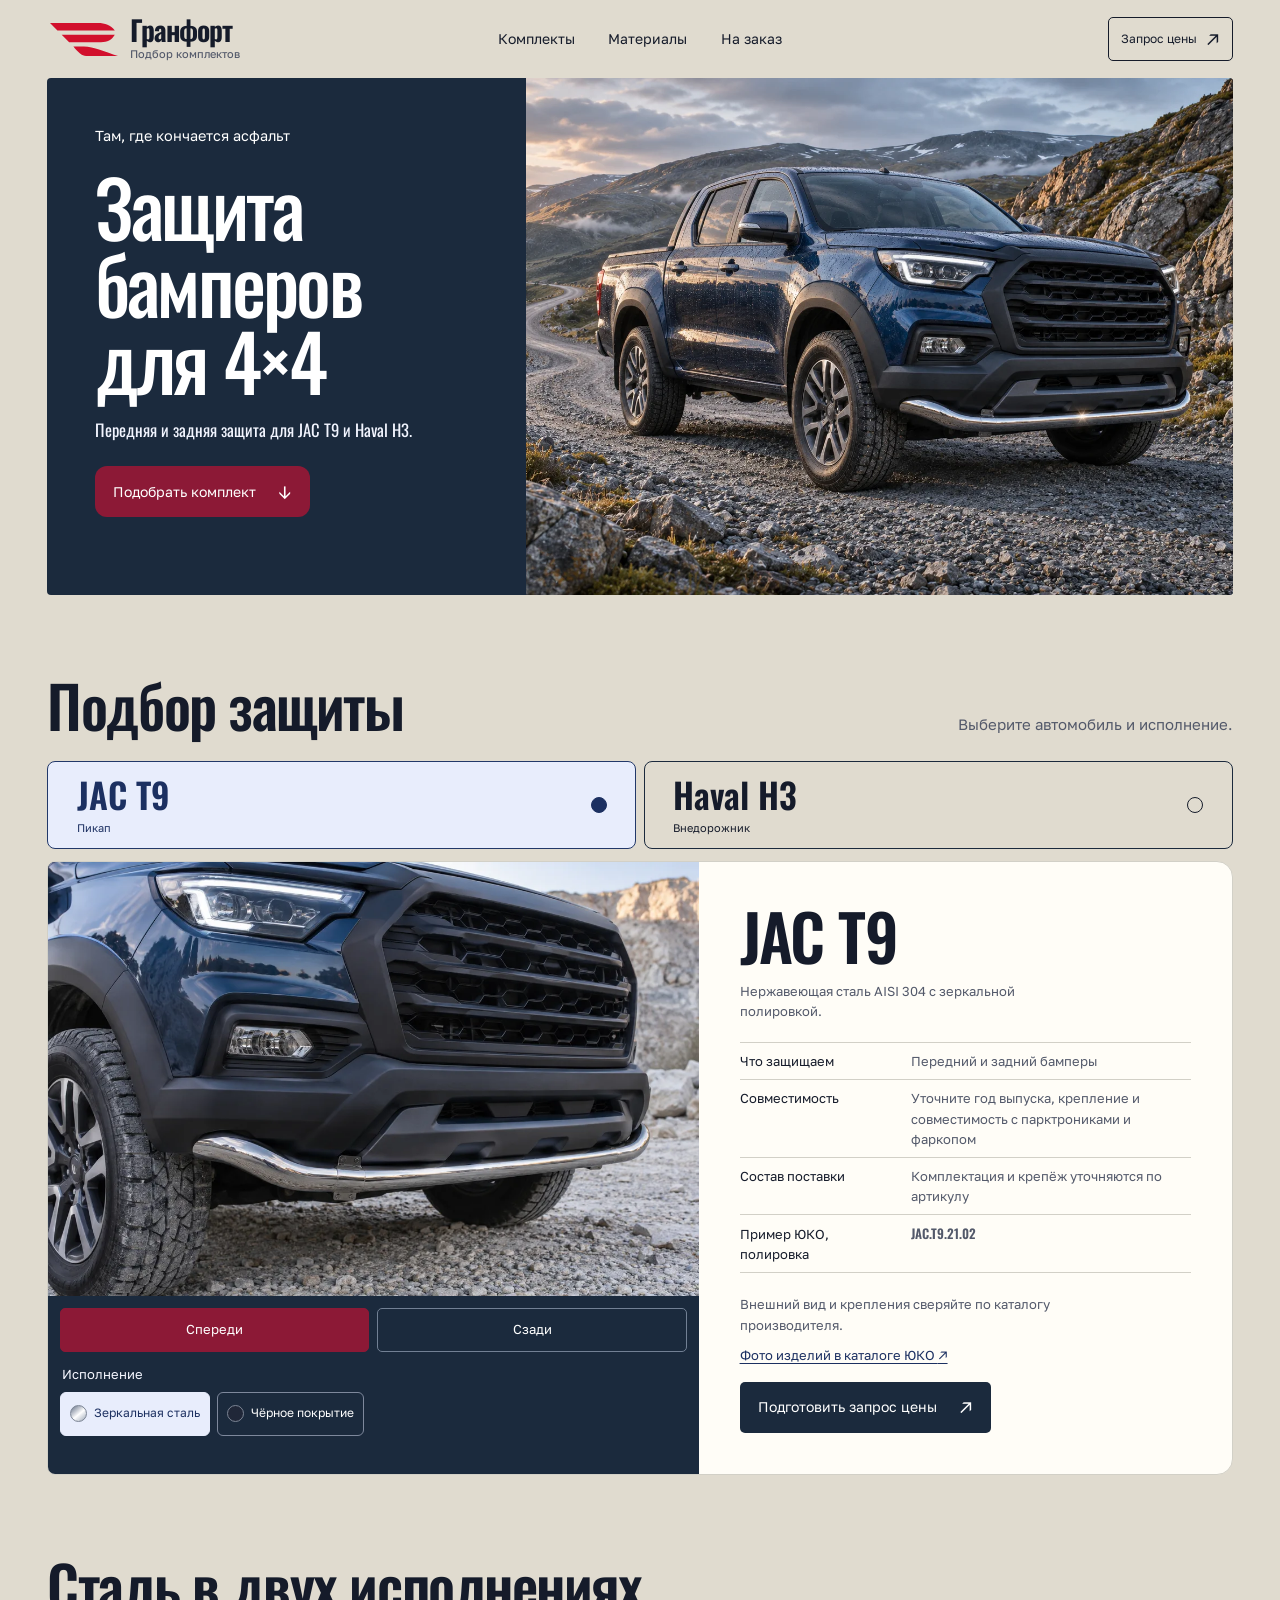
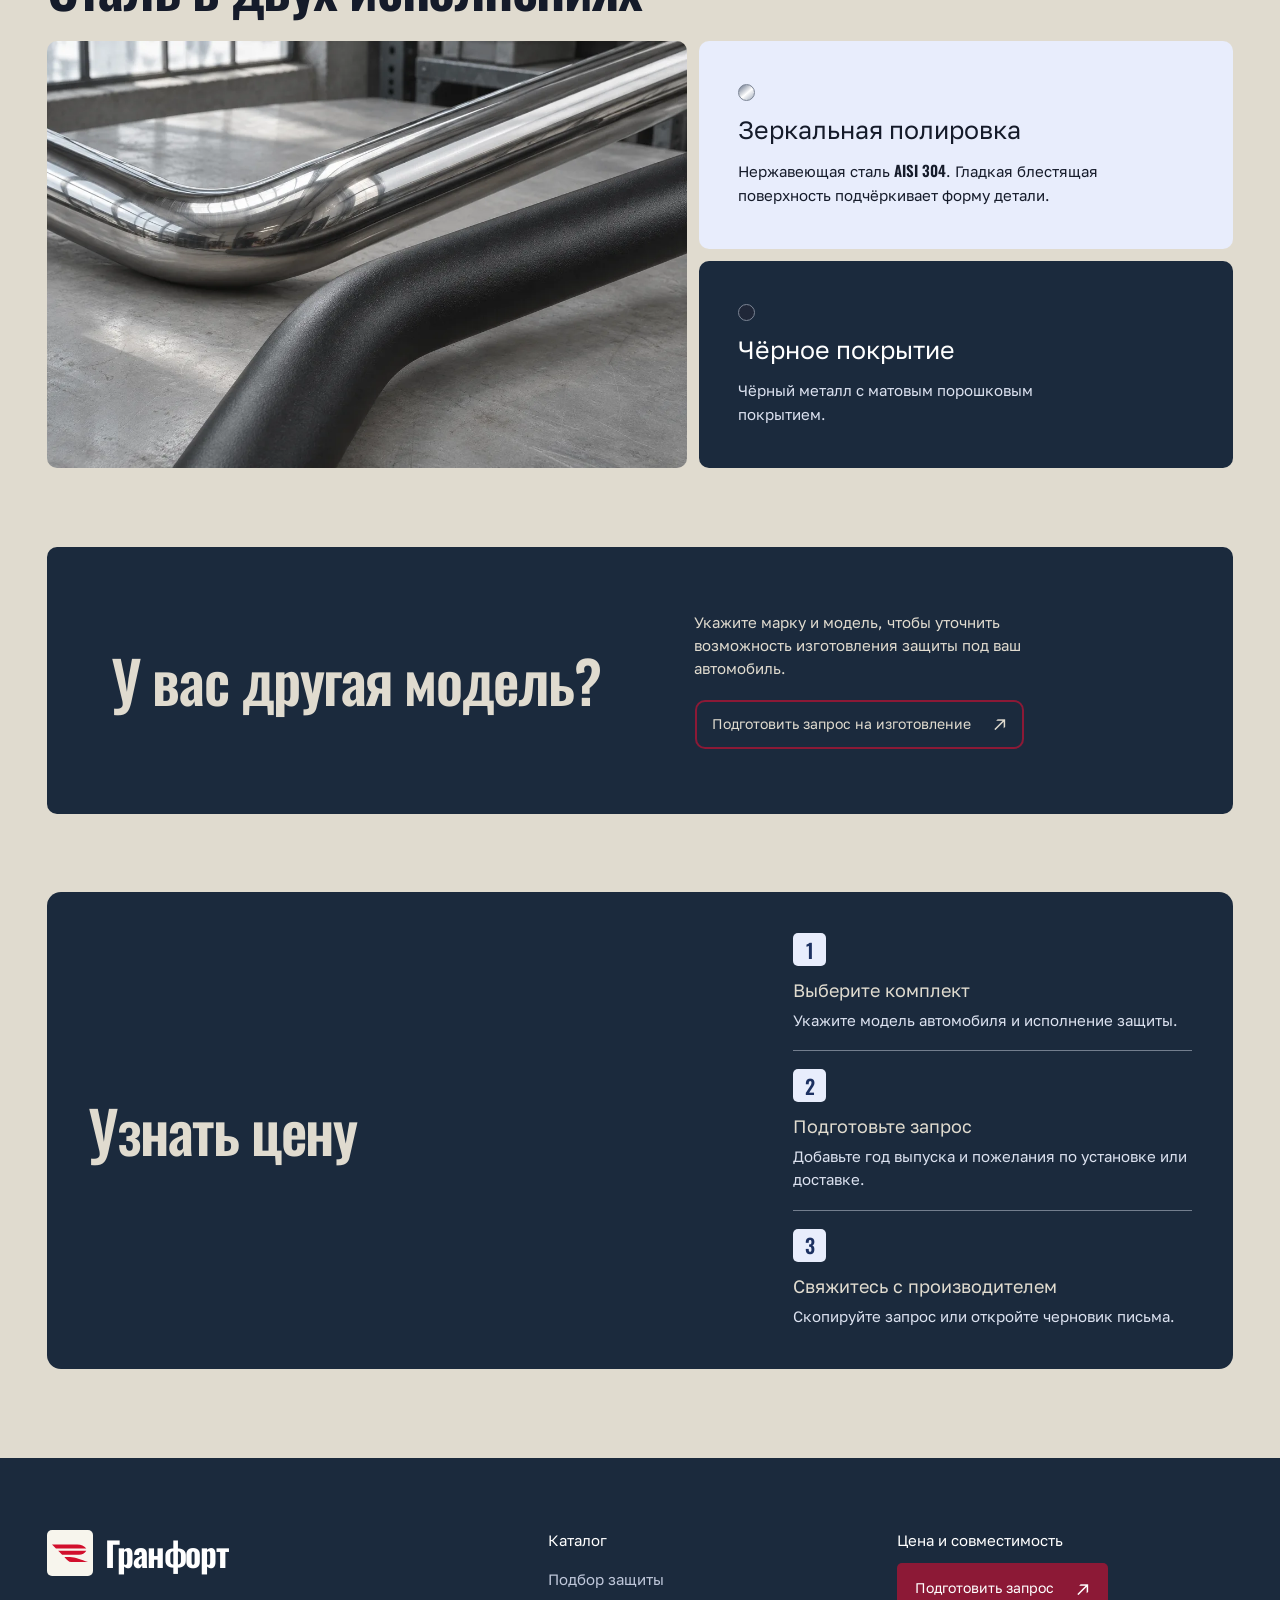
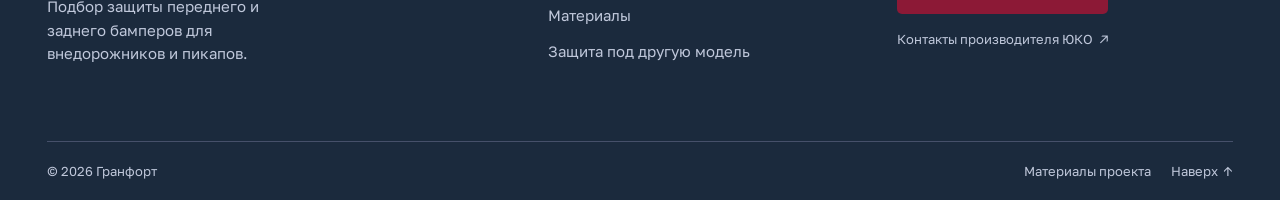
==== index.html @ fc9995a1 "Publish Granfort website demo" ====
<!doctype html>
<html lang="ru">
<head>
  <meta charset="utf-8">
  <meta name="viewport" content="width=device-width, initial-scale=1">
  <meta name="description" content="Защита переднего и заднего бамперов для JAC T9 и Haval H3. Зеркальная нержавеющая сталь и чёрное порошковое покрытие.">
  <title>Гранфорт — защита бамперов для JAC T9 и Haval H3</title>
  <link rel="icon" type="image/svg+xml" href="assets/granfort-mark.svg">
  <link rel="stylesheet" href="style.css?v=9">
  <script defer src="app.js?v=pages1"></script>
</head>
<body id="top">
  <header class="site-header shell">
    <a class="brand" href="#top">
      <img class="brand-mark" src="assets/granfort-mark.svg" width="68" height="42" alt="">
      <span><span class="brand-name">Гранфорт</span><small>Подбор комплектов</small></span>
    </a>
    <nav class="site-nav" aria-label="Разделы сайта">
      <a href="#models">Комплекты</a>
      <a href="#materials">Материалы</a>
      <a href="#custom">На заказ</a>
    </nav>
    <button class="button button-small button-outline" type="button" data-open-request aria-haspopup="dialog" aria-controls="contact">Запрос цены <span aria-hidden="true">↗</span></button>
  </header>

  <main class="shell">
    <section class="hero" aria-labelledby="page-title">
      <div class="hero-copy">
        <p class="hero-kicker">Там, где кончается асфальт</p>
        <h1 id="page-title">Защита бамперов для&nbsp;4×4</h1>
        <p>Передняя и задняя защита для <strong>JAC T9</strong> и <strong>Haval H3</strong>.</p>
        <a class="button button-accent" href="#models">Подобрать комплект <span aria-hidden="true">↓</span></a>
      </div>
      <figure class="hero-photo">
        <picture>
          <source media="(max-width: 600px)" srcset="assets/hero-road-mobile.webp">
          <img src="assets/hero-road.webp" width="1440" height="960" fetchpriority="high" alt="Синий пикап с полированной защитой бампера на горной гравийной дороге">
        </picture>
      </figure>
    </section>

    <section id="models" class="section">
      <div class="section-heading">
        <h2>Подбор защиты</h2>
        <p>Выберите автомобиль и исполнение.</p>
      </div>
      <div class="model-tabs" role="tablist" aria-label="Модель автомобиля">
        <button type="button" id="tab-jac" role="tab" aria-selected="true" aria-controls="product" data-model="jac" data-label="JAC T9">
          <span><strong>JAC T9</strong><small>Пикап</small></span>
          <span class="tab-indicator" aria-hidden="true"></span>
        </button>
        <button type="button" id="tab-haval" role="tab" aria-selected="false" aria-controls="product" tabindex="-1" data-model="haval" data-label="Haval H3">
          <span><strong>Haval H3</strong><small>Внедорожник</small></span>
          <span class="tab-indicator" aria-hidden="true"></span>
        </button>
      </div>
      <div id="product" class="product" role="tabpanel" aria-labelledby="tab-jac">
        <div class="product-media">
          <figure class="product-photo">
            <img id="model-photo" src="assets/catalog-jac-steel-front.webp" width="1536" height="1024" loading="lazy" decoding="async" alt="Передняя защита JAC T9 в зеркальной стали">
            <p id="gallery-status" class="gallery-status" role="status" hidden></p>
          </figure>
          <div class="gallery-views" role="group" aria-label="Ракурс защиты">
            <button type="button" aria-pressed="true" aria-controls="model-photo" data-view="front">Спереди</button>
            <button type="button" aria-pressed="false" aria-controls="model-photo" data-view="rear">Сзади</button>
          </div>
          <fieldset class="finishes">
            <legend>Исполнение</legend>
            <button type="button" aria-pressed="true" data-finish="steel" data-label="Зеркальная сталь" data-detail="Нержавеющая сталь AISI 304 с зеркальной полировкой.">
              <span class="finish-swatch chrome" aria-hidden="true"></span> Зеркальная сталь
            </button>
            <button type="button" aria-pressed="false" data-finish="black" data-label="Чёрное покрытие" data-detail="Чёрный металл с порошковым покрытием. Доступность для выбранной модели уточняется.">
              <span class="finish-swatch powder" aria-hidden="true"></span> Чёрное покрытие
            </button>
          </fieldset>
        </div>
        <div class="product-copy">
          <h3 id="model-name">JAC T9</h3>
          <p class="finish-info" id="finish-info" aria-live="polite">Нержавеющая сталь AISI 304 с зеркальной полировкой.</p>
          <dl class="kit-details">
            <div><dt>Что защищаем</dt><dd>Передний и задний бамперы</dd></div>
            <div><dt>Совместимость</dt><dd>Уточните год выпуска, крепление и совместимость с парктрониками и фаркопом</dd></div>
            <div><dt>Состав поставки</dt><dd>Комплектация и крепёж уточняются по артикулу</dd></div>
            <div><dt>Пример ЮКО, полировка</dt><dd id="manufacturer-article">JAC.T9.21.02</dd></div>
          </dl>
          <p class="catalog-note">Внешний вид и крепления сверяйте по каталогу производителя.</p>
          <p><a class="manufacturer-link" id="manufacturer-model" href="https://www.ukk-tuning.ru/brands/jact6/t9-2021" target="_blank" rel="noopener">Фото изделий в каталоге ЮКО <span aria-hidden="true">↗</span></a></p>
          <button id="pick" class="button button-navy" type="button" aria-haspopup="dialog" aria-controls="contact">Подготовить запрос цены <span aria-hidden="true">↗</span></button>
        </div>
      </div>
    </section>

    <section id="materials" class="section materials">
      <div class="section-heading">
        <h2>Сталь в двух исполнениях</h2>
      </div>
      <div class="material-layout">
        <figure class="material-photo">
          <img src="assets/material.webp" width="1536" height="1024" loading="lazy" decoding="async" alt="Зеркальная и чёрная трубы на рабочей поверхности">
        </figure>
        <div class="material-options">
          <article class="material-card steel">
            <span class="finish-swatch chrome" aria-hidden="true"></span>
            <h3>Зеркальная полировка</h3>
            <p>Нержавеющая сталь <strong>AISI 304</strong>. Гладкая блестящая поверхность подчёркивает форму детали.</p>
          </article>
          <article class="material-card black">
            <span class="finish-swatch powder" aria-hidden="true"></span>
            <h3>Чёрное покрытие</h3>
            <p>Чёрный металл с матовым порошковым покрытием.</p>
          </article>
        </div>
      </div>
    </section>

    <section id="custom" class="section custom">
      <h2>У вас другая модель?</h2>
      <div>
        <p>Укажите марку и модель, чтобы уточнить возможность изготовления защиты под ваш автомобиль.</p>
        <button id="custom-pick" class="button button-outline" type="button" aria-haspopup="dialog" aria-controls="contact">Подготовить запрос на изготовление <span aria-hidden="true">↗</span></button>
      </div>
    </section>

    <section class="section steps">
      <h2>Узнать цену</h2>
      <ol>
        <li><h3>Выберите комплект</h3><p>Укажите модель автомобиля и исполнение защиты.</p></li>
        <li><h3>Подготовьте запрос</h3><p>Добавьте год выпуска и пожелания по установке или доставке.</p></li>
        <li><h3>Свяжитесь с производителем</h3><p>Скопируйте запрос или откройте черновик письма.</p></li>
      </ol>
    </section>

  </main>

  <dialog id="contact" class="contact" aria-labelledby="request-title">
    <div class="contact-header">
      <h2 id="request-title">Запрос цены</h2>
      <button id="close-request" class="contact-close" type="button" aria-label="Закрыть запрос цены" autofocus>×</button>
    </div>
    <div class="contact-content">
      <p>Выберите автомобиль и исполнение, чтобы подготовить запрос производителю.</p>
      <form id="request">
        <div class="form-grid">
          <label for="car">Автомобиль
            <select id="car">
              <option value="jac">JAC T9</option>
              <option value="haval">Haval H3</option>
              <option value="other">Другая модель</option>
            </select>
          </label>
          <label for="form-finish">Исполнение
            <select id="form-finish">
              <option value="steel">Зеркальная сталь</option>
              <option value="black">Чёрное покрытие</option>
              <option value="unsure">Нужно подобрать</option>
            </select>
          </label>
        </div>
        <p class="form-note" id="form-reference" hidden></p>
        <label for="other-model" class="form-other" hidden>Марка и модель
          <input id="other-model" type="text" placeholder="Например, Tank 300" maxlength="100" autocomplete="off" disabled>
        </label>
        <label for="car-year">Год выпуска (необязательно)
          <input id="car-year" type="text" inputmode="numeric" pattern="[12][0-9]{3}" maxlength="4" title="Укажите год четырьмя цифрами" placeholder="Например, 2024">
        </label>
        <label for="message">Комментарий
          <textarea id="message" rows="3" maxlength="1500" placeholder="Комплектация автомобиля, установка или доставка"></textarea>
        </label>
        <button id="prepare-request" class="button button-accent" type="submit" disabled>Подготовить запрос</button>
        <noscript><p class="form-note">Включите JavaScript, чтобы подготовить запрос.</p></noscript>
        <section class="form-result" id="result" aria-labelledby="result-title" hidden>
          <label id="result-title" for="request-text">Готовый текст запроса</label>
          <textarea id="request-text" rows="6" readonly></textarea>
          <div class="result-actions">
            <button type="button" class="button button-navy" id="save-request" hidden>Сохранить в базе</button>
            <button type="button" class="button button-accent" id="copy-request">Скопировать текст</button>
            <a class="button button-outline" id="email-request">Открыть черновик письма в ЮКО</a>
            <button type="button" class="button button-outline" id="share-request" hidden>Поделиться</button>
          </div>
          <p class="form-feedback" id="save-feedback" role="status"></p>
          <p class="form-feedback" id="request-feedback" role="status"></p>
          <p class="form-feedback" id="draft-note" hidden>Скопируйте полный запрос и вставьте его в письмо.</p>
        </section>
      </form>
      <p class="form-contact"><a href="https://uko-tuning.ru/contacts" target="_blank" rel="noopener">Контакты производителя ЮКО <span aria-hidden="true">↗</span></a></p>
    </div>
  </dialog>

  <footer id="site-footer" class="site-footer">
    <div class="shell">
      <div class="footer-main">
        <div class="footer-identity">
          <a class="brand footer-brand" href="#top">
            <img class="brand-mark" src="assets/granfort-mark.svg" width="46" height="46" alt="">
            <span class="brand-name">Гранфорт</span>
          </a>
          <p>Подбор защиты переднего и заднего бамперов для внедорожников и пикапов.</p>
        </div>
        <nav class="footer-nav" aria-labelledby="footer-nav-title">
          <h2 id="footer-nav-title">Каталог</h2>
          <ul>
            <li><a href="#models">Подбор защиты</a></li>
            <li><a href="#materials">Материалы</a></li>
            <li><a href="#custom">Защита под другую модель</a></li>
          </ul>
        </nav>
        <div class="footer-actions">
          <h2>Цена и совместимость</h2>
          <button class="button button-accent" type="button" data-open-request aria-haspopup="dialog" aria-controls="contact">Подготовить запрос <span aria-hidden="true">↗</span></button>
          <a class="footer-supplier" href="https://uko-tuning.ru/contacts" target="_blank" rel="noopener">Контакты производителя ЮКО <span aria-hidden="true">↗</span></a>
        </div>
      </div>
      <div class="footer-bottom">
        <span>© 2026 Гранфорт</span>
        <div>
          <a href="references.html">Материалы проекта</a>
          <a href="#top">Наверх <span aria-hidden="true">↑</span></a>
        </div>
      </div>
    </div>
  </footer>
</body>
</html>
---- style.css ----
@font-face {
  font-family: Oswald;
  src: url("assets/Oswald.ttf") format("truetype");
  font-weight: 200 700;
  font-display: swap;
}

@font-face {
  font-family: Golos;
  src: url("assets/GolosText.ttf") format("truetype");
  font-weight: 400 900;
  font-display: swap;
}

:root {
  color-scheme: light;
  --paper: #e0dbcf;
  --surface: #fffdf7;
  --ink: #151b2a;
  --navy: #1b2a3d;
  --muted: #53596a;
  --blue: #223869;
  --blue-dark: #1c3061;
  --blue-pale: #e8edfc;
  --accent: #8c1936;
  --accent-hover: #a02446;
  --rose: #c9b1b7;
  --line: #d2d0c7;
  --gutter: clamp(14px, 3.7vw, 54px);
  --button-radius: 5px;
}

* { box-sizing: border-box; }
[hidden] { display: none !important; }
html { scroll-behavior: smooth; scroll-padding-top: 18px; }
html:has(.contact[open]) { overflow: hidden; }
body {
  margin: 0;
  background: var(--paper);
  color: var(--ink);
  font: 400 15px/1.55 Golos, Arial, sans-serif;
}
a { color: inherit; text-decoration: none; }
button, input, textarea, select { color: inherit; font: inherit; }
button { cursor: pointer; }
a:focus-visible, button:focus-visible, input:focus-visible, textarea:focus-visible, select:focus-visible {
  outline: 3px solid var(--accent);
  outline-offset: 4px;
}
.hero a:focus-visible, .contact-close:focus-visible, .gallery-views button:focus-visible,
.custom button:focus-visible, .site-footer :is(a, button):focus-visible {
  outline-color: #fff;
}
h1, h2, h3, p, figure { margin: 0; }
h1, h2, h3 { text-wrap: balance; }
h1, h2 { font-family: Oswald, "Arial Narrow", sans-serif; }
h2 { font-size: clamp(33px, 4.55vw, 65px); line-height: 1.08; font-weight: 560; letter-spacing: -.025em; }
img { display: block; max-width: 100%; }
.shell { width: min(100% - var(--gutter) * 2, 1376px); margin-inline: auto; }

.site-header {
  min-height: 78px;
  display: grid;
  grid-template-columns: 1fr auto 1fr;
  align-items: center;
  gap: 16px;
}
.site-header > .brand { justify-self: start; }
.site-header > .button { justify-self: end; }
.brand { display: inline-flex; align-items: center; gap: 9px; line-height: 1.18; }
.brand-name {
  display: block;
  font: 640 28px/.96 Oswald, "Arial Narrow", sans-serif;
  letter-spacing: -.035em;
}
.brand small { display: block; font-size: 11px; font-weight: 450; color: var(--muted); margin-top: 5px; }
.brand-mark {
  flex: 0 0 74px;
  width: 74px;
  height: 42px;
  padding-inline: 3px;
  object-fit: contain;
}
.site-nav { display: flex; gap: clamp(14px, 2.6vw, 38px); font-size: 14px; }
.site-nav a { display: inline-flex; align-items: center; min-height: 44px; text-underline-offset: 4px; }
.site-nav a:hover { color: var(--blue); text-decoration: underline; }

.button {
  display: inline-flex;
  align-items: center;
  justify-content: space-between;
  gap: 22px;
  width: fit-content;
  max-width: 100%;
  min-height: 51px;
  padding: 12px 17px;
  border: 1px solid transparent;
  border-radius: var(--button-radius);
  font-size: 14px;
  font-weight: 400;
  line-height: 1.35;
  transition: background-color .16s, color .16s;
}
.button span { font-size: 18px; line-height: 1; flex: none; }
.button-small { min-height: 44px; font-size: 12px; gap: 9px; padding-inline: 12px; }
.button-outline { border-color: currentColor; background: transparent; }
.button-outline:hover { color: var(--blue); background: var(--blue-pale); }
.button-navy { background: var(--navy); color: #fff; }
.button-navy:hover { background: var(--blue-dark); }
.button-accent { background: var(--accent); color: #fff; }
.button-accent:hover { background: var(--accent-hover); }

.hero {
  display: grid;
  grid-template-columns: minmax(0, 40.4fr) minmax(0, 59.6fr);
  background: var(--navy);
  color: #fff;
  border-radius: 4px;
  overflow: hidden;
}
.hero-copy {
  align-self: stretch;
  display: flex;
  flex-direction: column;
  justify-content: center;
  padding: clamp(25px, 3.7vw, 64px);
  padding-bottom: clamp(25px, 3.7vw + 30px, 94px);
}
.hero h1 {
  font-size: clamp(45px, 6.1vw, 90px);
  font-weight: 470;
  line-height: .99;
  letter-spacing: -.035em;
  max-width: 10ch;
  text-wrap: initial;
}
.hero p { color: #f2f5ff; margin-block: 17px 24px; font: 400 clamp(15px, 1.3vw, 19px)/1.55 Oswald, sans-serif; }
.hero p strong { font-weight: inherit; }
.hero .button { border-radius: 12px; }
.hero .hero-kicker {
  margin: 0 0 20px;
  color: #fff;
  font-family: Golos, sans-serif;
  font-size: clamp(12px, 1.13vw, 16px);
}
.hero-photo {
  position: relative;
  overflow: hidden;
  min-height: clamp(390px, 39vw, 560px);
  background: var(--navy);
}
.hero-photo picture { display: block; }
.hero-photo img { position: absolute; inset: 0; width: 100%; height: 100%; object-fit: cover; object-position: 64% 53%; }
.section { margin-top: clamp(50px, 6.15vw, 94px); }
.section-heading { display: flex; align-items: end; justify-content: space-between; gap: 16px; margin-bottom: 25px; }
.section-heading p { color: var(--muted); }
.model-tabs { display: grid; grid-template-columns: repeat(2, minmax(0, 1fr)); gap: 8px; margin-bottom: 12px; }
.model-tabs button {
  text-align: left;
  display: flex;
  align-items: center;
  justify-content: space-between;
  gap: 8px;
  background: transparent;
  padding: 12px clamp(12px, 2.2vw, 30px);
  border: 1px solid var(--navy);
  border-radius: 8px;
}
.model-tabs button:hover { border-color: var(--blue); }
.model-tabs button[aria-selected="true"] { border-color: var(--blue); background: var(--blue-pale); color: var(--blue-dark); }
.model-tabs strong { display: block; font: 600 clamp(22px, 3vw, 35px)/1.16 Oswald, sans-serif; }
.model-tabs small { display: block; margin-top: 4px; font-size: 11px; }
.tab-indicator { flex: 0 0 16px; height: 16px; border: 1px solid currentColor; border-radius: 50%; }
[aria-selected="true"] .tab-indicator { background: var(--blue-dark); }
.product {
  display: grid;
  grid-template-columns: minmax(0, 1.22fr) minmax(0, 1fr);
  align-items: start;
  border: 1px solid var(--line);
  border-radius: 8px 16px 16px 8px;
  background: var(--surface);
}
.product-photo, .material-photo { position: relative; min-width: 0; overflow: hidden; background: #cdd1d8; }
.product-photo img, .material-photo img { width: 100%; height: 100%; object-fit: cover; }
.product-media {
  min-width: 0;
  align-self: stretch;
  display: flex;
  flex-direction: column;
  border-radius: 7px 0 0 7px;
  background: var(--navy);
}
.product-photo {
  flex: 0 0 auto;
  aspect-ratio: 3/2;
  border-radius: 7px 0 0 0;
  background: var(--navy);
}
.product-photo img { position: absolute; inset: 0; object-fit: contain; }
.product-photo img[data-pending] { visibility: hidden; }
.gallery-status {
  position: absolute;
  inset: 0;
  display: grid;
  place-items: center;
  padding: 20px;
  color: #fff;
  text-align: center;
}
.gallery-views {
  display: grid;
  grid-template-columns: repeat(2, minmax(0, 1fr));
  gap: 8px;
  padding: 12px 12px 8px;
  color: #fff;
}
.gallery-views button {
  min-width: 0;
  min-height: 44px;
  padding: 8px 11px;
  border: 1px solid #728094;
  border-radius: var(--button-radius);
  background: transparent;
  font-size: 13px;
  font-weight: 400;
  line-height: 1.3;
}
.gallery-views button:hover { border-color: #fff; }
.gallery-views button:disabled { opacity: .65; cursor: default; }
.gallery-views button[aria-pressed="true"] { border-color: var(--accent); background: var(--accent); color: #fff; }
.product-media .finishes {
  color: #f5f7ff;
  margin: 4px 12px 15px;
}
.product-media .finishes button { color: #fff; border-color: #7e889c; }
.product-media .finishes button:hover { border-color: #fff; }
.product-media .finishes button[aria-pressed="true"] {
  border-color: var(--blue-pale);
  color: var(--blue-dark);
}
.product-media .finishes button:focus-visible { outline-color: #fff; }
.product-copy { min-width: 0; padding: clamp(20px, 3.2vw, 46px); }
.product-copy h3 {
  font: 560 clamp(42px, 5vw, 70px)/1 Oswald, sans-serif;
  letter-spacing: -.025em;
  margin-bottom: 14px;
  text-wrap: initial;
}
.product-copy p { max-width: 44ch; color: var(--muted); }
.kit-details { margin: 17px 0 21px; }
.kit-details div {
  display: grid;
  grid-template-columns: minmax(110px, .8fr) minmax(0, 1.4fr);
  align-items: baseline;
  gap: 4px 12px;
  border-top: 1px solid var(--line);
  padding: 8px 0;
  font-size: 13px;
}
.kit-details div:last-child { border-bottom: 1px solid var(--line); }
.kit-details dt { font-weight: 400; }
.kit-details dd { margin: 0; color: var(--muted); }
#manufacturer-article, .material-card strong { font-family: Oswald, sans-serif; font-weight: 600; }
.product-copy .catalog-note { font-size: 13px; margin-bottom: 8px; }
.manufacturer-link {
  display: inline-block;
  margin-bottom: 17px;
  color: var(--blue-dark);
  font-size: 13px;
  font-weight: 400;
  text-decoration: underline;
  text-underline-offset: 3px;
}
.manufacturer-link:hover { color: var(--ink); }
.finishes { display: flex; gap: 7px; flex-wrap: wrap; border: 0; margin: 22px 0 10px; padding: 0; }
.finishes legend { font-size: 13px; margin-bottom: 8px; }
.finishes button {
  display: inline-flex;
  align-items: center;
  gap: 7px;
  background: transparent;
  border: 1px solid var(--line);
  border-radius: 6px;
  min-height: 44px;
  padding: 7px 9px;
  font-size: 12px;
  text-align: left;
}
.finishes button:hover, .finishes button[aria-pressed="true"] { border-color: var(--blue); color: var(--blue-dark); }
.finishes button[aria-pressed="true"] { background: var(--blue-pale); }
.finish-swatch { display: inline-block; width: 17px; height: 17px; flex: 0 0 17px; border: 1px solid #7c8595; border-radius: 50%; }
.chrome { background: linear-gradient(140deg, #616e85, #fff 54%, #9ba6b6); }
.powder { background: #202738; }
.product-copy .finish-info { font-size: 13px; margin-bottom: 21px; }

.material-layout { display: grid; grid-template-columns: minmax(0, 1.2fr) minmax(0, 1fr); gap: 12px; }
.material-photo { min-height: 385px; border-radius: 10px; }
.material-options { display: grid; gap: 12px; }
.material-card { display: grid; align-content: center; gap: 10px; padding: clamp(20px, 3vw, 40px); border-radius: 10px; }
.material-card.steel { background: var(--blue-pale); }
.material-card.black { background: var(--navy); color: #fff; }
.material-card h3 { font-size: clamp(18px, 2vw, 25px); font-weight: 400; }
.material-card p { max-width: 40ch; }
.material-card.black p { color: #dce2f0; }

.custom {
  background: var(--navy);
  color: var(--paper);
  border-radius: 10px;
  display: grid;
  grid-template-columns: minmax(0, 1fr) minmax(0, .85fr);
  align-items: center;
  gap: 24px;
  padding: clamp(22px, 5vw, 70px);
}
.custom p { margin-bottom: 18px; max-width: 42ch; }
.custom .button { box-shadow: inset 0 0 0 2px var(--accent); border-color: transparent; border-radius: 11px; }
.custom .button:hover { background: var(--accent); color: #fff; }
.steps {
  display: grid;
  grid-template-columns: minmax(0, 1.7fr) minmax(0, 1fr);
  gap: 28px;
  align-items: center;
  padding: clamp(25px, 3.2vw, 46px);
  border-radius: 14px;
  background: var(--navy);
  color: var(--paper);
}
.steps ol { display: grid; gap: 18px; padding: 0; margin: 0; list-style: none; counter-reset: order-step; }
.steps li { counter-increment: order-step; }
.steps li + li { border-top: 1px solid #737e8e; padding-top: 18px; }
.steps li::before {
  content: counter(order-step);
  display: grid;
  place-items: center;
  width: 33px;
  height: 33px;
  background: var(--blue-pale);
  color: var(--blue-dark);
  border-radius: 5px;
  font: 560 20px/1 Oswald, sans-serif;
  margin-bottom: 11px;
}
.steps h3 { font-size: 18px; font-weight: 400; margin-bottom: 4px; text-wrap: initial; }
.steps p { color: #dce2f0; }

.contact {
  width: min(570px, calc(100% - 24px));
  max-width: none;
  max-height: calc(100% - 24px);
  max-height: calc(100dvh - 24px);
  margin: auto;
  padding: 0;
  border: 0;
  border-radius: 12px;
  background: var(--surface);
  color: var(--ink);
  box-shadow: 0 20px 65px #090d1b5c;
  overflow: auto;
  overscroll-behavior: contain;
  scroll-padding-block: 88px 18px;
}
.contact::backdrop { background: #101b2aa6; }
.contact-header {
  position: sticky;
  z-index: 1;
  top: 0;
  display: flex;
  align-items: center;
  justify-content: space-between;
  gap: 12px;
  padding: 14px clamp(16px, 4vw, 28px);
  background: var(--navy);
  color: #fff;
}
.contact-header h2 { font-size: clamp(27px, 5vw, 37px); }
.contact-close {
  flex: 0 0 44px;
  height: 44px;
  display: grid;
  place-items: center;
  padding: 0;
  border: 1px solid #728094;
  border-radius: var(--button-radius);
  background: transparent;
  font: 400 28px/1 Arial, sans-serif;
}
.contact-close:hover { background: #ffffff22; }
.contact-content { padding: 20px clamp(16px, 4vw, 28px) 24px; }
.contact-content > p:first-child { margin-bottom: 17px; color: var(--muted); }
.contact .form-contact { margin-top: 16px; font-size: 13px; }
.form-contact a { color: var(--blue-dark); font-weight: 650; text-decoration: underline; text-underline-offset: 3px; }
.contact form { min-width: 0; }
.form-grid { display: grid; grid-template-columns: repeat(2, minmax(0, 1fr)); gap: 0 10px; }
.form-other { grid-column: 1 / -1; }
.contact label { display: block; margin-bottom: 15px; font-weight: 560; font-size: 13px; }
.contact :is(input, select, textarea) {
  display: block;
  width: 100%;
  min-height: 44px;
  margin-top: 5px;
  border: 1px solid #868fa6;
  border-radius: 6px;
  padding: 10px;
  background: #fff;
  color: var(--ink);
  font-weight: 400;
}
.contact textarea { resize: vertical; }
.contact .form-note { margin: 0 0 15px; font-size: 12px; color: var(--muted); }
.form-result {
  margin-top: 20px;
  padding: clamp(12px, 2.5vw, 20px);
  border: 1px solid #a8b9ff;
  border-radius: 8px;
  background: var(--blue-pale);
}
.form-result textarea { min-height: 9em; }
.result-actions { display: flex; flex-wrap: wrap; align-items: center; gap: 8px 12px; }
.result-actions .button-outline:hover { color: var(--ink); }
.form-feedback { flex: 1 1 130px; font-size: 13px; }
.form-feedback:empty { display: none; }
.site-footer {
  margin-top: clamp(46px, 7vw, 96px);
  background: var(--navy);
  color: #fff;
}
.footer-main {
  display: grid;
  grid-template-columns: minmax(0, 1.3fr) minmax(0, .85fr) minmax(0, 1fr);
  gap: 32px clamp(26px, 5vw, 72px);
  padding-block: clamp(32px, 5.6vw, 72px);
}
.footer-brand { gap: 12px; }
.footer-brand .brand-mark {
  flex-basis: 46px;
  width: 46px;
  height: 46px;
  padding: 5px;
  border-radius: 5px;
  background: #f7f5ed;
}
.footer-brand .brand-name { font-size: 34px; }
.footer-identity p {
  max-width: 30ch;
  margin-top: 13px;
  color: #c0c8db;
}
.footer-main h2 {
  margin-bottom: 11px;
  font: 400 15px/1.35 Golos, Arial, sans-serif;
  letter-spacing: normal;
}
.footer-nav ul { margin: 0; padding: 0; list-style: none; }
.footer-nav a, .footer-supplier {
  display: inline-flex;
  min-height: 36px;
  align-items: center;
  gap: 6px;
  color: #c0c8db;
}
.footer-actions .button { margin-block: 2px 7px; }
.footer-supplier { display: flex; width: fit-content; font-size: 13px; }
.site-footer a:not(.button, .brand):hover { color: #fff; text-decoration: underline; text-underline-offset: 4px; }
.footer-bottom {
  display: flex;
  flex-wrap: wrap;
  justify-content: space-between;
  gap: 10px 20px;
  align-items: center;
  border-top: 1px solid #46506a;
  padding-block: 10px;
  color: #c0c8db;
  font-size: 13px;
}
.footer-bottom > div { display: flex; flex-wrap: wrap; gap: 0 20px; }
.footer-bottom a { display: inline-flex; align-items: center; gap: 5px; min-height: 38px; }

.ref-wrap { max-width: 1040px; margin: auto; padding: 38px var(--gutter) 64px; }
.ref-wrap h1 { margin: 30px 0 16px; font-size: clamp(43px, 7vw, 82px); line-height: 1; }
.ref-wrap article { border-top: 1px solid var(--line); padding-block: 22px; }
.ref-wrap article h2 { font-size: clamp(26px, 4vw, 42px); margin-bottom: 11px; }
.ref-wrap p { max-width: 66ch; margin-bottom: 14px; }
.ref-wrap a:not(.button) { color: var(--blue-dark); text-decoration: underline; text-underline-offset: 3px; }
.ref-wrap li { margin: 7px 0; }
.ref-wrap iframe { display: block; border: 0; width: 100%; aspect-ratio: 16/9; margin: 14px 0; background: var(--ink); }
.swatches { display: grid; grid-template-columns: repeat(auto-fit, minmax(124px, 1fr)); gap: 8px; margin: 22px 0 28px; }
.swatches span { display: flex; align-items: end; min-height: 80px; border: 1px solid #242a361f; border-radius: 6px; padding: 8px; font-size: 12px; }
.asset-grid { display: grid; grid-template-columns: repeat(auto-fit, minmax(min(100%, 245px), 1fr)); gap: 10px; }
.asset-grid img { aspect-ratio: 3/2; width: 100%; height: auto; object-fit: cover; border-radius: 6px; }
.asset-grid figure span { display: block; margin-top: 4px; font-size: 12px; color: var(--muted); }

@media (max-width: 860px) {
  .site-header { gap: 10px; }
  .hero { grid-template-columns: minmax(0, 4.4fr) minmax(0, 5.6fr); }
  .hero h1 { font-size: clamp(42px, 7vw, 63px); }
  .hero-photo { min-height: 340px; }
  .hero-photo img { object-position: 77% 53%; }
  .product { grid-template-columns: minmax(0, 1fr); border-radius: 8px; }
  .product-media { border-radius: 7px 7px 0 0; }
  .product-photo { flex: 0 0 auto; border-radius: 7px 7px 0 0; }
  .steps { grid-template-columns: minmax(0, 1fr) minmax(0, 1.2fr); }
}

@media (max-width: 700px) {
  .footer-main { grid-template-columns: repeat(2, minmax(0, 1fr)); }
  .footer-identity { grid-column: 1 / -1; }
  .site-header {
    grid-template-columns: minmax(0, 1fr) auto;
    padding-top: 10px;
    gap: 5px 8px;
  }
  .site-nav {
    grid-column: 1 / -1;
    grid-row: 2;
    display: grid;
    grid-template-columns: repeat(3, minmax(0, 1fr));
    gap: 4px;
    border-top: 1px solid var(--line);
  }
  .site-nav a { justify-content: center; padding: 5px 3px; font-size: 13px; text-align: center; }
  .site-header > .button { grid-column: 2; grid-row: 1; }
}

@media (max-width: 600px) {
  .site-header .brand { gap: 7px; }
  .site-header .brand-name { font-size: 24px; }
  .site-header .brand small { font-size: 10px; margin-top: 4px; }
  .site-header .brand-mark { flex-basis: 43px; width: 43px; height: 34px; padding-inline: 0 3px; }
  .site-header .button-small { font-size: 11px; padding: 7px 9px; gap: 5px; }
  .site-header .button-small span { display: none; }
  .hero { grid-template-columns: minmax(0, 1fr); }
  .hero-copy { padding: clamp(19px, 5vw, 30px); }
  .hero h1 { max-width: 16ch; font-size: clamp(34px, 10vw, 60px); font-weight: 600; }
  .hero p { margin-block: 11px 16px; font-family: Golos, sans-serif; }
  .hero p strong { font-family: Oswald, sans-serif; font-weight: 650; text-transform: uppercase; }
  .hero .hero-kicker { margin-bottom: 10px; color: #f8d7c7; }
  .hero .button { border-radius: var(--button-radius); }
  .hero-photo { min-height: 0; aspect-ratio: 1.52; }
  .hero-photo img { object-position: 55% 52%; }
  .section-heading { display: block; margin-bottom: 17px; }
  .section-heading p { margin-top: 8px; }
  .model-tabs button { border-color: var(--line); }
  .product, .material-layout, .custom { grid-template-columns: minmax(0, 1fr); }
  .material-photo { min-height: 0; aspect-ratio: 3/2; }
  .gallery-views { padding: 9px; }
  .custom { border-left: 8px solid var(--accent); background: var(--rose); color: var(--ink); gap: 20px; }
  .custom .button { justify-content: space-between; width: 100%; gap: 10px; box-shadow: none; border-color: currentColor; border-radius: var(--button-radius); }
  .custom button:focus-visible { outline-color: var(--accent); }
  .steps { display: block; padding: 0; border-radius: 0; background: transparent; color: var(--ink); }
  .steps h2 { margin-bottom: 17px; }
  .steps ol { grid-template-columns: minmax(0, 1fr); gap: 13px; }
  .steps ol li { display: grid; grid-template-columns: auto 1fr; align-items: start; gap: 0 11px; padding-top: 12px; border-top: 1px solid var(--line); }
  .steps li::before { grid-row: span 2; margin: 0; }
  .steps h3 { font-size: 16px; }
  .steps p { grid-column: 2; font-size: 14px; color: var(--muted); }
}

@media (max-width: 480px) {
  .footer-main { grid-template-columns: minmax(0, 1fr); gap: 24px; }
  .footer-identity { grid-column: auto; }
  .footer-bottom { align-items: flex-start; flex-direction: column; }
}

@media (max-width: 420px) {
  .form-grid { grid-template-columns: minmax(0, 1fr); gap: 0; }
}

@media (prefers-reduced-motion: reduce) {
  html { scroll-behavior: auto; }
  .button { transition: none; }
}
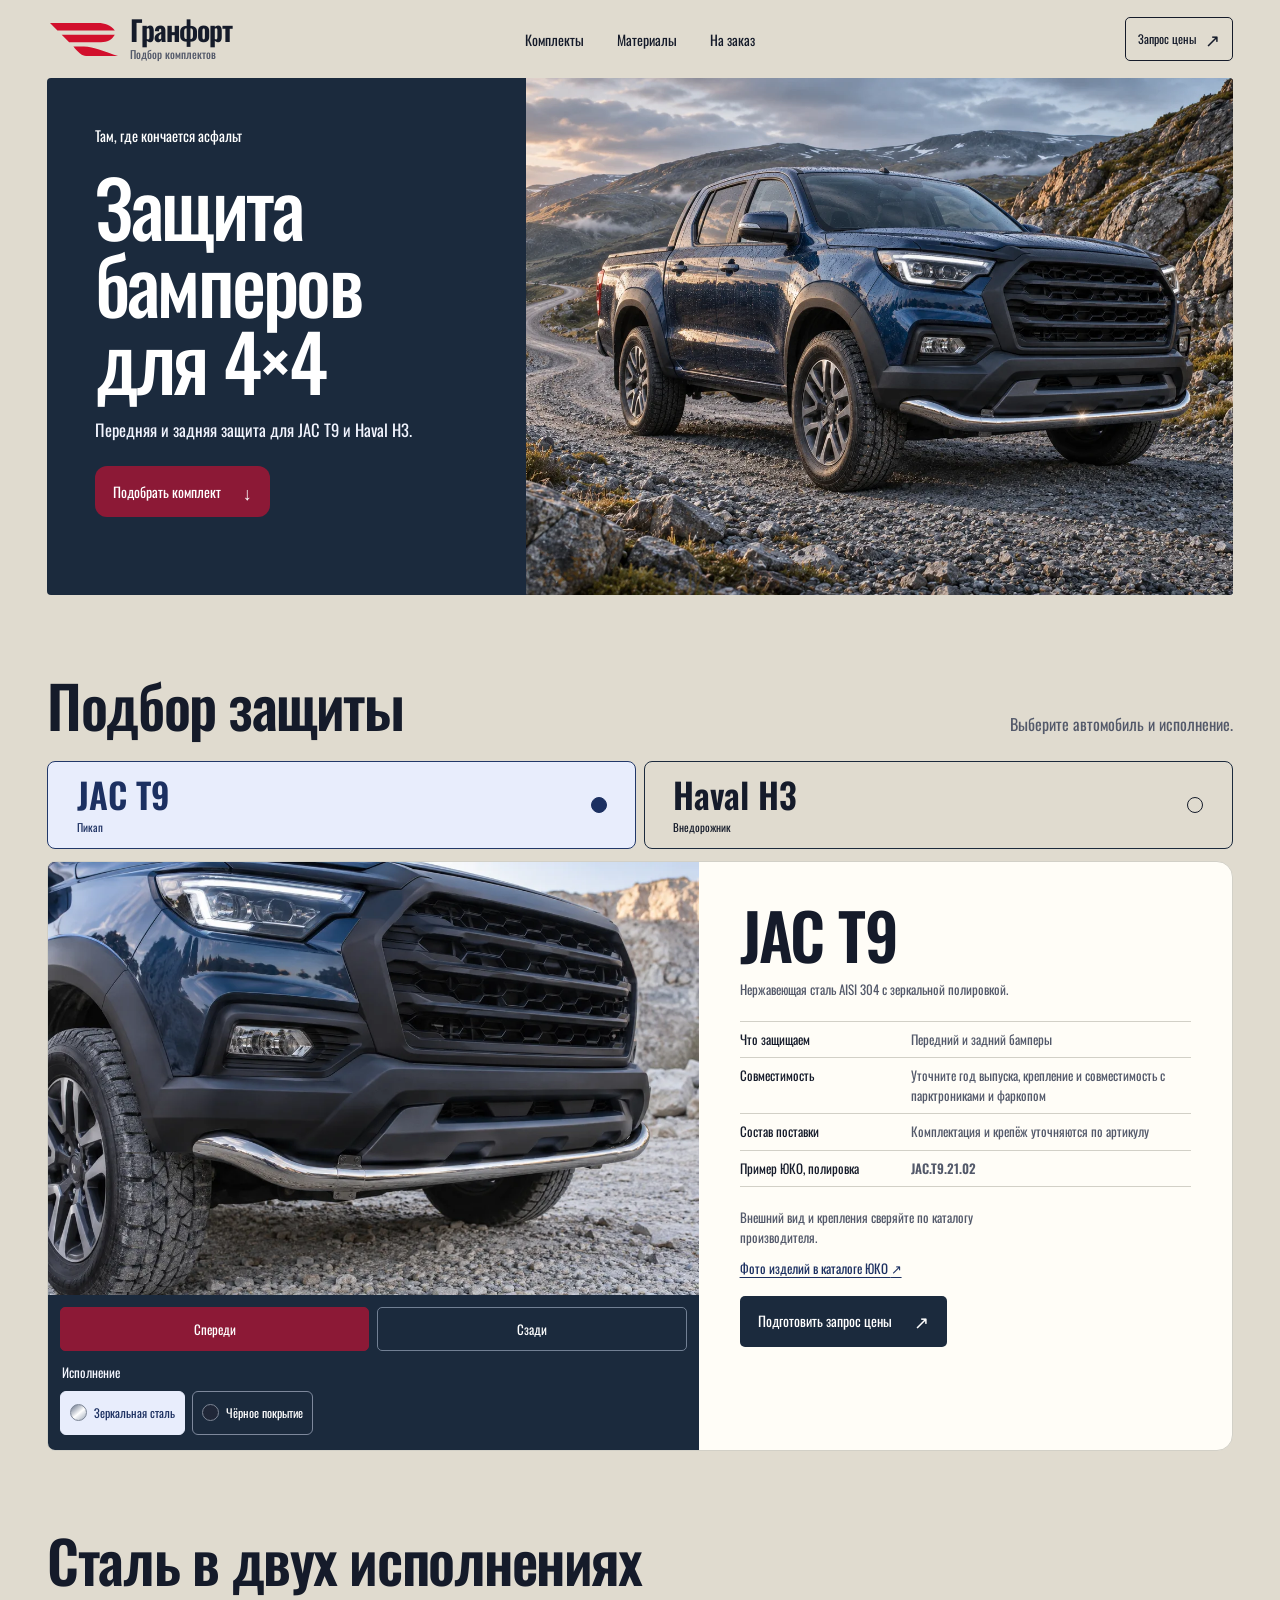
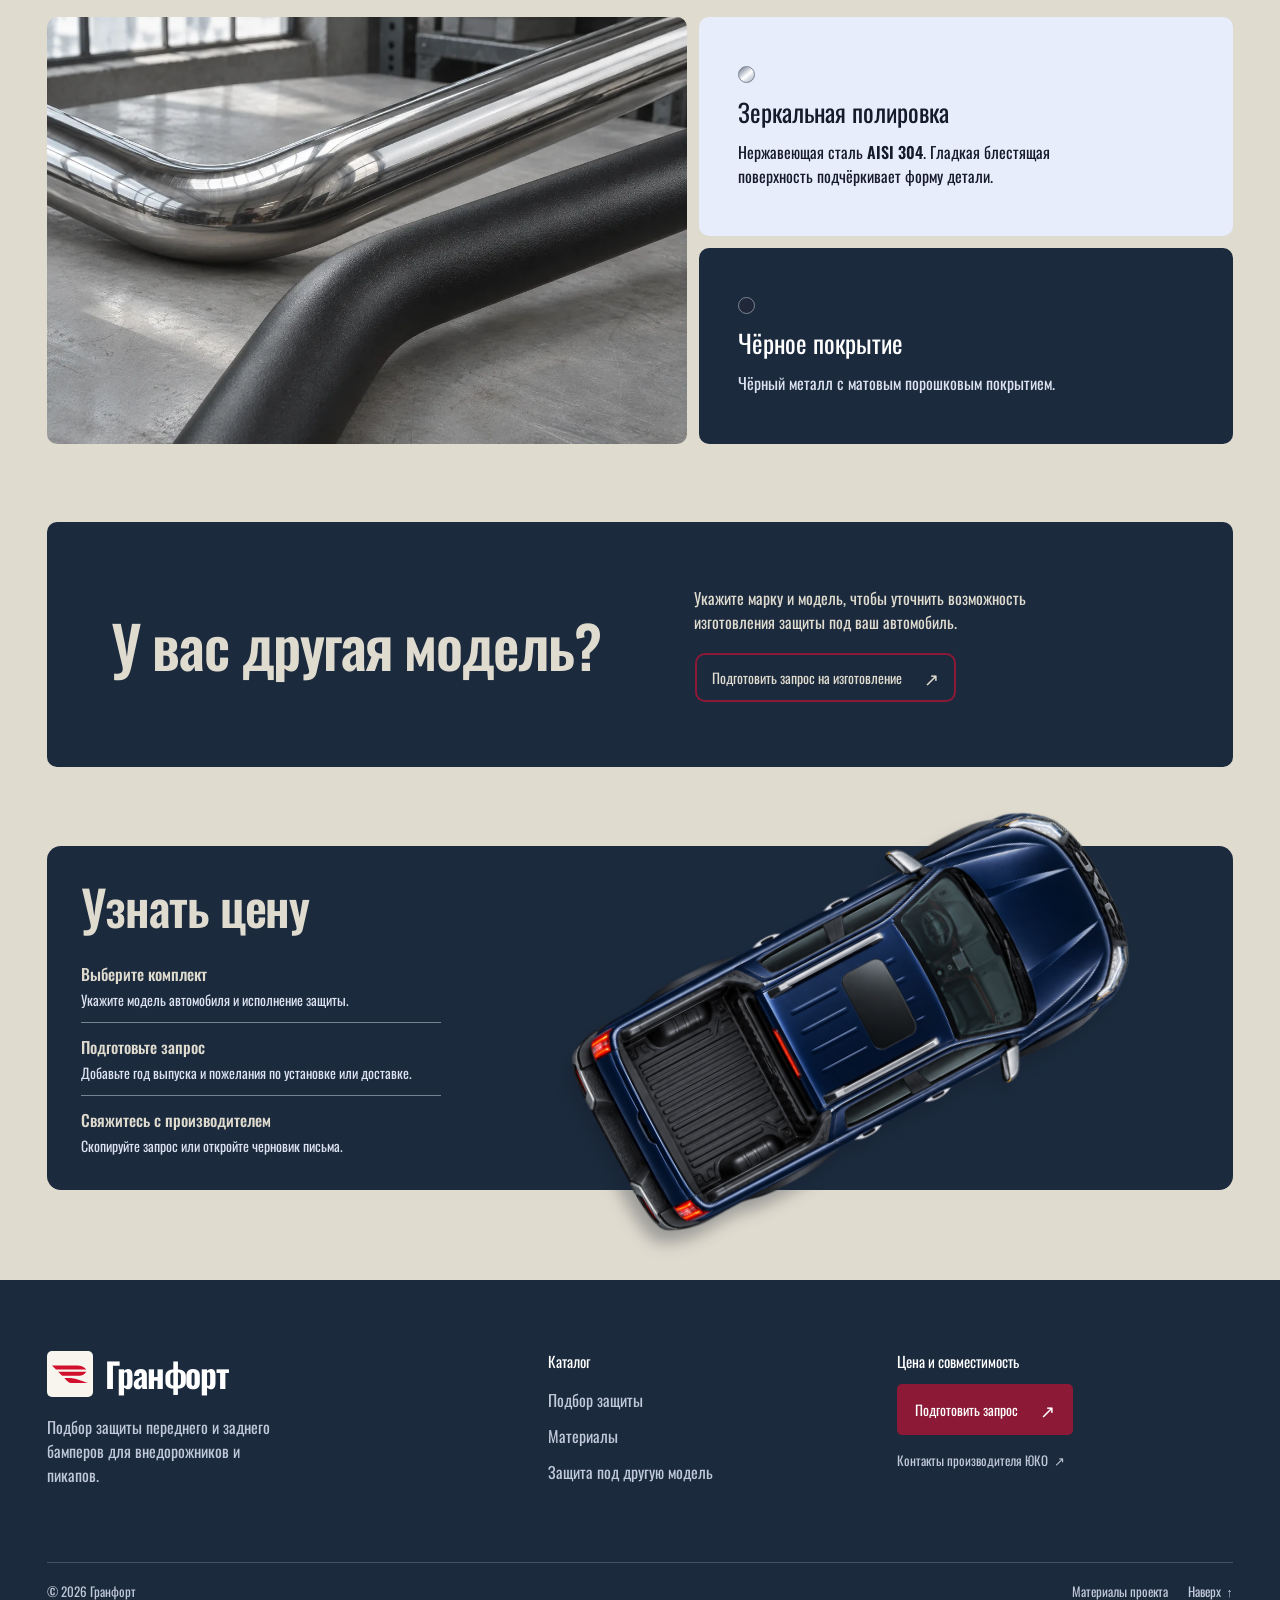
==== commit aa27adc2: "Style pricing guide around the JAC T9 top view" ====
--- a/index.html
+++ b/index.html
@@ -6,7 +6,7 @@
   <meta name="description" content="Защита переднего и заднего бамперов для JAC T9 и Haval H3. Зеркальная нержавеющая сталь и чёрное порошковое покрытие.">
   <title>Гранфорт — защита бамперов для JAC T9 и Haval H3</title>
   <link rel="icon" type="image/svg+xml" href="assets/granfort-mark.svg">
-  <link rel="stylesheet" href="style.css?v=9">
+  <link rel="stylesheet" href="style.css?v=10">
   <script defer src="app.js?v=pages1"></script>
 </head>
 <body id="top">
@@ -121,13 +121,18 @@
       </div>
     </section>
 
-    <section class="section steps">
-      <h2>Узнать цену</h2>
-      <ol>
-        <li><h3>Выберите комплект</h3><p>Укажите модель автомобиля и исполнение защиты.</p></li>
-        <li><h3>Подготовьте запрос</h3><p>Добавьте год выпуска и пожелания по установке или доставке.</p></li>
-        <li><h3>Свяжитесь с производителем</h3><p>Скопируйте запрос или откройте черновик письма.</p></li>
-      </ol>
+    <section class="section steps" aria-labelledby="steps-title">
+      <div class="steps-copy">
+        <h2 id="steps-title">Узнать цену</h2>
+        <ol role="list">
+          <li><h3>Выберите комплект</h3><p>Укажите модель автомобиля и исполнение защиты.</p></li>
+          <li><h3>Подготовьте запрос</h3><p>Добавьте год выпуска и пожелания по установке или доставке.</p></li>
+          <li><h3>Свяжитесь с производителем</h3><p>Скопируйте запрос или откройте черновик письма.</p></li>
+        </ol>
+      </div>
+      <div class="steps-visual" aria-hidden="true">
+        <img class="steps-truck" src="assets/jac-t9-top.png" alt="" width="1086" height="1448" loading="lazy" decoding="async">
+      </div>
     </section>
 
   </main>
--- a/style.css
+++ b/style.css
@@ -2,13 +2,6 @@
   font-family: Oswald;
   src: url("assets/Oswald.ttf") format("truetype");
   font-weight: 200 700;
-  font-display: swap;
-}
-
-@font-face {
-  font-family: Golos;
-  src: url("assets/GolosText.ttf") format("truetype");
-  font-weight: 400 900;
   font-display: swap;
 }
 
@@ -38,7 +31,7 @@
   margin: 0;
   background: var(--paper);
   color: var(--ink);
-  font: 400 15px/1.55 Golos, Arial, sans-serif;
+  font: 400 16px/1.5 Oswald, "Arial Narrow", sans-serif;
 }
 a { color: inherit; text-decoration: none; }
 button, input, textarea, select { color: inherit; font: inherit; }
@@ -140,7 +133,6 @@
 .hero .hero-kicker {
   margin: 0 0 20px;
   color: #fff;
-  font-family: Golos, sans-serif;
   font-size: clamp(12px, 1.13vw, 16px);
 }
 .hero-photo {
@@ -317,32 +309,30 @@
 .custom .button { box-shadow: inset 0 0 0 2px var(--accent); border-color: transparent; border-radius: 11px; }
 .custom .button:hover { background: var(--accent); color: #fff; }
 .steps {
-  display: grid;
-  grid-template-columns: minmax(0, 1.7fr) minmax(0, 1fr);
-  gap: 28px;
-  align-items: center;
-  padding: clamp(25px, 3.2vw, 46px);
+  position: relative;
+  isolation: isolate;
+  min-height: clamp(300px, 26vw, 370px);
+  padding: clamp(24px, 2.65vw, 38px);
   border-radius: 14px;
   background: var(--navy);
   color: var(--paper);
 }
-.steps ol { display: grid; gap: 18px; padding: 0; margin: 0; list-style: none; counter-reset: order-step; }
-.steps li { counter-increment: order-step; }
-.steps li + li { border-top: 1px solid #737e8e; padding-top: 18px; }
-.steps li::before {
-  content: counter(order-step);
-  display: grid;
-  place-items: center;
-  width: 33px;
-  height: 33px;
-  background: var(--blue-pale);
-  color: var(--blue-dark);
-  border-radius: 5px;
-  font: 560 20px/1 Oswald, sans-serif;
-  margin-bottom: 11px;
-}
-.steps h3 { font-size: 18px; font-weight: 400; margin-bottom: 4px; text-wrap: initial; }
-.steps p { color: #dce2f0; }
+.steps-copy { position: relative; z-index: 1; width: min(44%, 360px); }
+.steps h2 { font-size: clamp(33px, 3.8vw, 54px); margin-bottom: clamp(17px, 2.3vw, 32px); }
+.steps ol { padding: 0; margin: 0; list-style: none; }
+.steps li + li { border-top: 1px solid #778392; margin-top: 12px; padding-top: 12px; }
+.steps h3 { font-size: 16px; font-weight: 500; margin-bottom: 3px; text-wrap: initial; }
+.steps p { color: #dce2f0; font-size: 14px; }
+.steps-visual { position: absolute; inset: 0; overflow-x: clip; pointer-events: none; }
+.steps-truck {
+  position: absolute;
+  left: 68%;
+  top: 50%;
+  width: 40%;
+  height: auto;
+  transform: translate(-50%, -50%) rotate(62deg);
+  filter: drop-shadow(8px 12px 8px #111b2b55);
+}
 
 .contact {
   width: min(570px, calc(100% - 24px));
@@ -448,7 +438,7 @@
 }
 .footer-main h2 {
   margin-bottom: 11px;
-  font: 400 15px/1.35 Golos, Arial, sans-serif;
+  font: 400 15px/1.35 Oswald, "Arial Narrow", sans-serif;
   letter-spacing: normal;
 }
 .footer-nav ul { margin: 0; padding: 0; list-style: none; }
@@ -499,7 +489,6 @@
   .product { grid-template-columns: minmax(0, 1fr); border-radius: 8px; }
   .product-media { border-radius: 7px 7px 0 0; }
   .product-photo { flex: 0 0 auto; border-radius: 7px 7px 0 0; }
-  .steps { grid-template-columns: minmax(0, 1fr) minmax(0, 1.2fr); }
 }
 
 @media (max-width: 700px) {
@@ -532,7 +521,7 @@
   .hero { grid-template-columns: minmax(0, 1fr); }
   .hero-copy { padding: clamp(19px, 5vw, 30px); }
   .hero h1 { max-width: 16ch; font-size: clamp(34px, 10vw, 60px); font-weight: 600; }
-  .hero p { margin-block: 11px 16px; font-family: Golos, sans-serif; }
+  .hero p { margin-block: 11px 16px; }
   .hero p strong { font-family: Oswald, sans-serif; font-weight: 650; text-transform: uppercase; }
   .hero .hero-kicker { margin-bottom: 10px; color: #f8d7c7; }
   .hero .button { border-radius: var(--button-radius); }
@@ -547,13 +536,9 @@
   .custom { border-left: 8px solid var(--accent); background: var(--rose); color: var(--ink); gap: 20px; }
   .custom .button { justify-content: space-between; width: 100%; gap: 10px; box-shadow: none; border-color: currentColor; border-radius: var(--button-radius); }
   .custom button:focus-visible { outline-color: var(--accent); }
-  .steps { display: block; padding: 0; border-radius: 0; background: transparent; color: var(--ink); }
-  .steps h2 { margin-bottom: 17px; }
-  .steps ol { grid-template-columns: minmax(0, 1fr); gap: 13px; }
-  .steps ol li { display: grid; grid-template-columns: auto 1fr; align-items: start; gap: 0 11px; padding-top: 12px; border-top: 1px solid var(--line); }
-  .steps li::before { grid-row: span 2; margin: 0; }
-  .steps h3 { font-size: 16px; }
-  .steps p { grid-column: 2; font-size: 14px; color: var(--muted); }
+  .steps { min-height: 0; padding: 24px 20px clamp(145px, 43vw, 245px); margin-bottom: clamp(70px, 18vw, 108px); }
+  .steps-copy { width: auto; }
+  .steps-truck { left: 52%; top: auto; bottom: 0; width: 72%; transform: translate(-50%, 36%) rotate(62deg); }
 }
 
 @media (max-width: 480px) {
